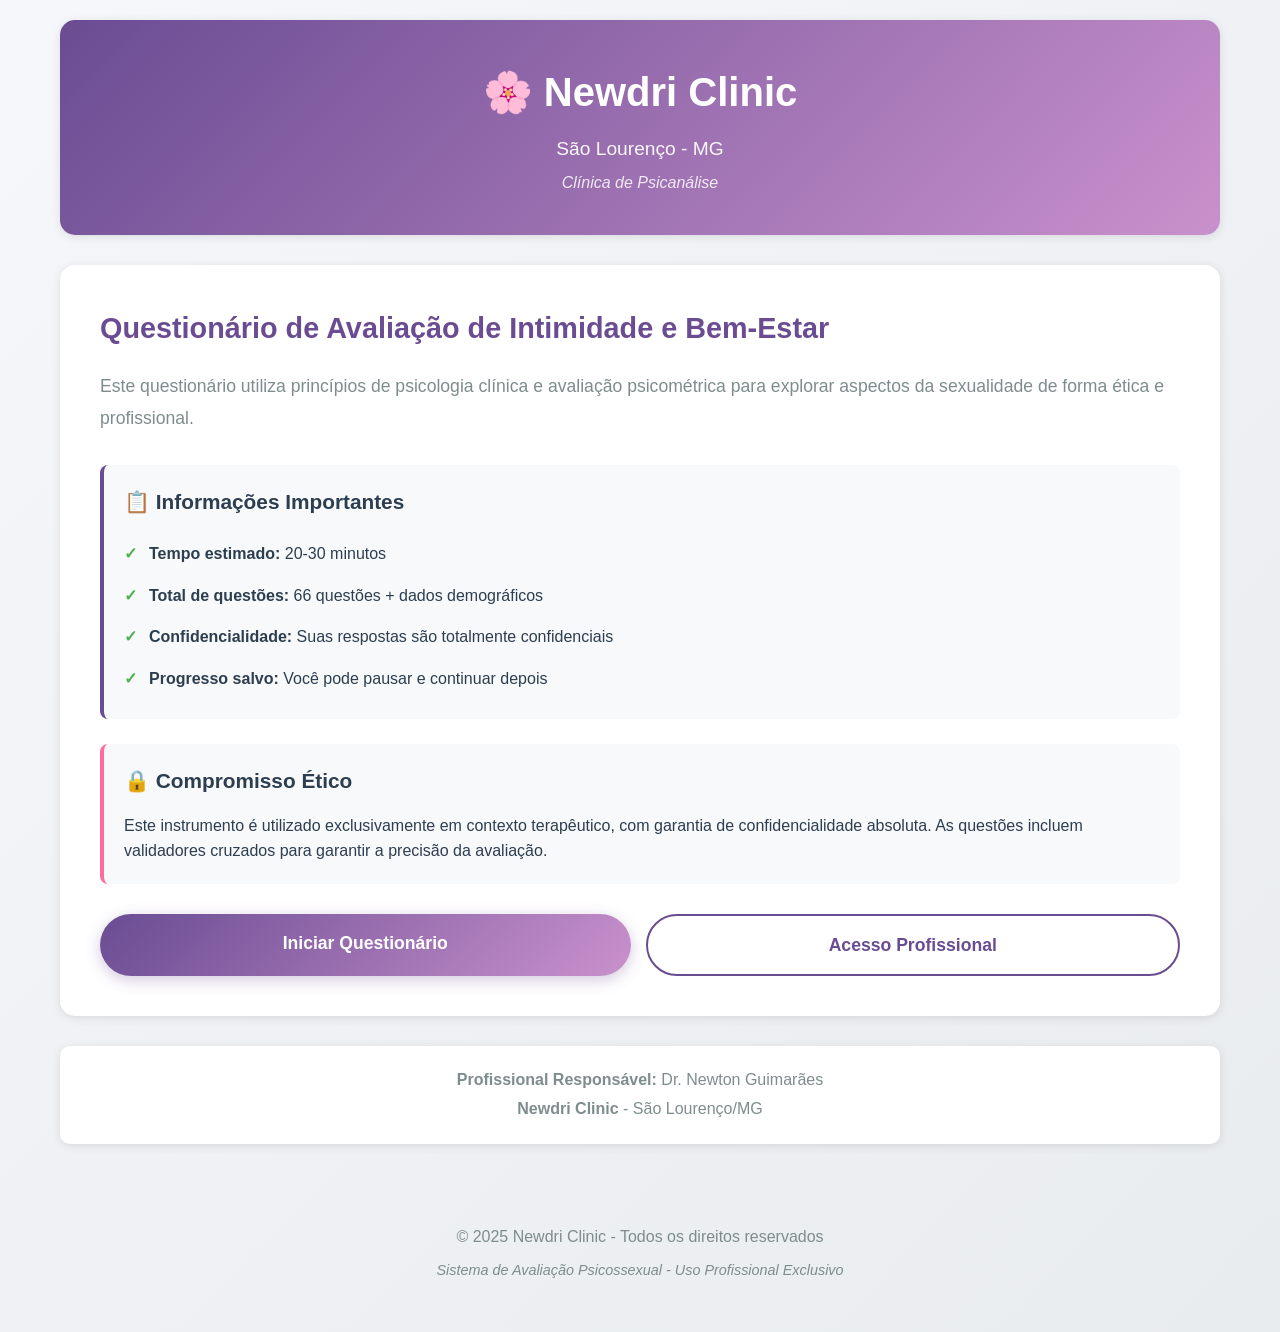
==== index.html @ 87c2bf5f "Initial commit: Sistema de Avaliação Psicossexual - Newdri Clinic" ====
<!DOCTYPE html>
<html lang="pt-BR">
<head>
    <meta charset="UTF-8">
    <meta name="viewport" content="width=device-width, initial-scale=1.0">
    <title>Newdri Clinic - Avaliação de Intimidade e Bem-Estar</title>
    <link rel="stylesheet" href="css/styles.css">
</head>
<body>
    <div class="container">
        <header class="clinic-header">
            <h1>🌸 Newdri Clinic</h1>
            <p class="subtitle">São Lourenço - MG</p>
            <p class="tagline">Clínica de Psicanálise</p>
        </header>

        <main class="welcome-section">
            <div class="card">
                <h2>Questionário de Avaliação de Intimidade e Bem-Estar</h2>
                <p class="intro-text">
                    Este questionário utiliza princípios de psicologia clínica e avaliação psicométrica 
                    para explorar aspectos da sexualidade de forma ética e profissional.
                </p>

                <div class="info-box">
                    <h3>📋 Informações Importantes</h3>
                    <ul>
                        <li><strong>Tempo estimado:</strong> 20-30 minutos</li>
                        <li><strong>Total de questões:</strong> 66 questões + dados demográficos</li>
                        <li><strong>Confidencialidade:</strong> Suas respostas são totalmente confidenciais</li>
                        <li><strong>Progresso salvo:</strong> Você pode pausar e continuar depois</li>
                    </ul>
                </div>

                <div class="ethics-box">
                    <h3>🔒 Compromisso Ético</h3>
                    <p>
                        Este instrumento é utilizado exclusivamente em contexto terapêutico, 
                        com garantia de confidencialidade absoluta. As questões incluem 
                        validadores cruzados para garantir a precisão da avaliação.
                    </p>
                </div>

                <div class="button-group">
                    <a href="questionario.html" class="btn btn-primary">
                        Iniciar Questionário
                    </a>
                    <a href="admin.html" class="btn btn-secondary">
                        Acesso Profissional
                    </a>
                </div>
            </div>

            <div class="professional-info">
                <p>
                    <strong>Profissional Responsável:</strong> Dr. Newton Guimarães<br>
                    <strong>Newdri Clinic</strong> - São Lourenço/MG
                </p>
            </div>
        </main>

        <footer>
            <p>&copy; 2025 Newdri Clinic - Todos os direitos reservados</p>
            <p class="footer-note">Sistema de Avaliação Psicossexual - Uso Profissional Exclusivo</p>
        </footer>
    </div>
</body>
</html>
---- css/styles.css ----
/* ==========================================
   NEWDRI CLINIC - SISTEMA DE AVALIAÇÃO
   Estilos Profissionais e Responsivos
   ========================================== */

/* Reset e Base */
* {
    margin: 0;
    padding: 0;
    box-sizing: border-box;
}

:root {
    --primary-color: #6a4c93;
    --secondary-color: #c991cc;
    --accent-color: #ff6b9d;
    --success-color: #4caf50;
    --warning-color: #ff9800;
    --danger-color: #f44336;
    --text-dark: #2c3e50;
    --text-light: #7f8c8d;
    --bg-light: #f8f9fa;
    --bg-white: #ffffff;
    --border-color: #e0e0e0;
    --shadow: 0 2px 10px rgba(0, 0, 0, 0.1);
    --shadow-hover: 0 4px 20px rgba(106, 76, 147, 0.2);
}

body {
    font-family: 'Segoe UI', Tahoma, Geneva, Verdana, sans-serif;
    line-height: 1.6;
    color: var(--text-dark);
    background: linear-gradient(135deg, #f5f7fa 0%, #e9ecef 100%);
    min-height: 100vh;
}

.container {
    max-width: 1200px;
    margin: 0 auto;
    padding: 20px;
}

/* Header da Clínica */
.clinic-header {
    text-align: center;
    padding: 40px 20px;
    background: linear-gradient(135deg, var(--primary-color) 0%, var(--secondary-color) 100%);
    color: white;
    border-radius: 15px;
    margin-bottom: 30px;
    box-shadow: var(--shadow);
}

.clinic-header h1 {
    font-size: 2.5rem;
    margin-bottom: 10px;
    font-weight: 700;
}

.clinic-header .subtitle {
    font-size: 1.2rem;
    opacity: 0.95;
    margin-bottom: 5px;
}

.clinic-header .tagline {
    font-size: 1rem;
    opacity: 0.85;
    font-style: italic;
}

/* Cards */
.card {
    background: var(--bg-white);
    border-radius: 15px;
    padding: 40px;
    box-shadow: var(--shadow);
    margin-bottom: 30px;
    transition: transform 0.3s ease, box-shadow 0.3s ease;
}

.card:hover {
    transform: translateY(-5px);
    box-shadow: var(--shadow-hover);
}

.card h2 {
    color: var(--primary-color);
    margin-bottom: 20px;
    font-size: 1.8rem;
}

.card h3 {
    color: var(--text-dark);
    margin-bottom: 15px;
    font-size: 1.3rem;
}

.intro-text {
    font-size: 1.1rem;
    color: var(--text-light);
    margin-bottom: 30px;
    line-height: 1.8;
}

/* Info Boxes */
.info-box, .ethics-box {
    background: var(--bg-light);
    border-left: 4px solid var(--primary-color);
    padding: 20px;
    margin: 25px 0;
    border-radius: 8px;
}

.ethics-box {
    border-left-color: var(--accent-color);
}

.info-box ul {
    list-style: none;
    margin-top: 15px;
}

.info-box li {
    padding: 8px 0;
    padding-left: 25px;
    position: relative;
}

.info-box li::before {
    content: "✓";
    position: absolute;
    left: 0;
    color: var(--success-color);
    font-weight: bold;
}

/* Buttons */
.button-group {
    display: flex;
    gap: 15px;
    margin-top: 30px;
    flex-wrap: wrap;
}

.btn {
    display: inline-block;
    padding: 15px 40px;
    font-size: 1.1rem;
    font-weight: 600;
    text-decoration: none;
    border-radius: 50px;
    transition: all 0.3s ease;
    text-align: center;
    cursor: pointer;
    border: none;
    flex: 1;
    min-width: 200px;
}

.btn-primary {
    background: linear-gradient(135deg, var(--primary-color) 0%, var(--secondary-color) 100%);
    color: white;
    box-shadow: 0 4px 15px rgba(106, 76, 147, 0.3);
}

.btn-primary:hover {
    transform: translateY(-3px);
    box-shadow: 0 6px 25px rgba(106, 76, 147, 0.4);
}

.btn-secondary {
    background: white;
    color: var(--primary-color);
    border: 2px solid var(--primary-color);
}

.btn-secondary:hover {
    background: var(--primary-color);
    color: white;
    transform: translateY(-3px);
}

.btn-success {
    background: var(--success-color);
    color: white;
}

.btn-success:hover {
    background: #45a049;
}

/* Professional Info */
.professional-info {
    text-align: center;
    padding: 20px;
    background: var(--bg-white);
    border-radius: 10px;
    box-shadow: var(--shadow);
}

.professional-info p {
    color: var(--text-light);
    line-height: 1.8;
}

/* Footer */
footer {
    text-align: center;
    padding: 30px 20px;
    color: var(--text-light);
    margin-top: 50px;
}

.footer-note {
    font-size: 0.9rem;
    margin-top: 10px;
    font-style: italic;
}

/* Form Styles */
.form-section {
    background: var(--bg-white);
    padding: 30px;
    border-radius: 10px;
    margin-bottom: 25px;
    box-shadow: var(--shadow);
}

.form-section h2 {
    color: var(--primary-color);
    margin-bottom: 20px;
    padding-bottom: 10px;
    border-bottom: 2px solid var(--border-color);
}

.form-group {
    margin-bottom: 25px;
}

.form-group label {
    display: block;
    margin-bottom: 8px;
    font-weight: 600;
    color: var(--text-dark);
}

.form-group input[type="text"],
.form-group input[type="number"],
.form-group select {
    width: 100%;
    padding: 12px;
    border: 2px solid var(--border-color);
    border-radius: 8px;
    font-size: 1rem;
    transition: border-color 0.3s ease;
}

.form-group input:focus,
.form-group select:focus {
    outline: none;
    border-color: var(--primary-color);
}

/* Question Styles */
.question {
    background: var(--bg-light);
    padding: 25px;
    border-radius: 10px;
    margin-bottom: 20px;
    border-left: 4px solid var(--primary-color);
}

.question.validator {
    border-left-color: var(--accent-color);
}

.question-text {
    font-size: 1.1rem;
    font-weight: 600;
    color: var(--text-dark);
    margin-bottom: 15px;
}

.question-number {
    color: var(--primary-color);
    font-weight: 700;
}

.options {
    display: flex;
    flex-direction: column;
    gap: 12px;
}

.option {
    display: flex;
    align-items: center;
    padding: 12px;
    background: white;
    border: 2px solid var(--border-color);
    border-radius: 8px;
    cursor: pointer;
    transition: all 0.3s ease;
}

.option:hover {
    border-color: var(--primary-color);
    background: #f8f4fc;
}

.option input[type="radio"] {
    margin-right: 12px;
    width: 20px;
    height: 20px;
    cursor: pointer;
}

.option label {
    cursor: pointer;
    flex: 1;
    font-size: 1rem;
}

.option input[type="radio"]:checked + label {
    color: var(--primary-color);
    font-weight: 600;
}

/* Progress Bar */
.progress-container {
    position: sticky;
    top: 20px;
    background: white;
    padding: 20px;
    border-radius: 10px;
    box-shadow: var(--shadow);
    margin-bottom: 30px;
    z-index: 100;
}

.progress-bar {
    width: 100%;
    height: 30px;
    background: var(--bg-light);
    border-radius: 15px;
    overflow: hidden;
    position: relative;
}

.progress-fill {
    height: 100%;
    background: linear-gradient(135deg, var(--primary-color) 0%, var(--secondary-color) 100%);
    border-radius: 15px;
    transition: width 0.3s ease;
    display: flex;
    align-items: center;
    justify-content: center;
    color: white;
    font-weight: 600;
}

.progress-text {
    text-align: center;
    margin-top: 10px;
    color: var(--text-light);
    font-size: 0.9rem;
}

/* Navigation Buttons */
.nav-buttons {
    display: flex;
    justify-content: space-between;
    gap: 15px;
    margin-top: 30px;
    padding: 20px;
    background: white;
    border-radius: 10px;
    box-shadow: var(--shadow);
}

/* Admin Panel */
.admin-panel {
    background: var(--bg-white);
    border-radius: 15px;
    padding: 40px;
    box-shadow: var(--shadow);
}

.stats-grid {
    display: grid;
    grid-template-columns: repeat(auto-fit, minmax(250px, 1fr));
    gap: 20px;
    margin: 30px 0;
}

.stat-card {
    background: linear-gradient(135deg, var(--primary-color) 0%, var(--secondary-color) 100%);
    color: white;
    padding: 30px;
    border-radius: 10px;
    text-align: center;
    box-shadow: var(--shadow);
}

.stat-number {
    font-size: 3rem;
    font-weight: 700;
    margin-bottom: 10px;
}

.stat-label {
    font-size: 1rem;
    opacity: 0.9;
}

.evaluation-list {
    margin-top: 30px;
}

.evaluation-item {
    background: var(--bg-light);
    padding: 20px;
    border-radius: 10px;
    margin-bottom: 15px;
    display: flex;
    justify-content: space-between;
    align-items: center;
    transition: all 0.3s ease;
}

.evaluation-item:hover {
    background: #e8e4f3;
    transform: translateX(5px);
}

.evaluation-info h3 {
    color: var(--primary-color);
    margin-bottom: 5px;
}

.evaluation-meta {
    color: var(--text-light);
    font-size: 0.9rem;
}

/* Alert Messages */
.alert {
    padding: 15px 20px;
    border-radius: 8px;
    margin-bottom: 20px;
    font-weight: 500;
}

.alert-info {
    background: #e3f2fd;
    color: #1976d2;
    border-left: 4px solid #1976d2;
}

.alert-success {
    background: #e8f5e9;
    color: #2e7d32;
    border-left: 4px solid #2e7d32;
}

.alert-warning {
    background: #fff3e0;
    color: #f57c00;
    border-left: 4px solid #f57c00;
}

/* Responsive Design */
@media (max-width: 768px) {
    .clinic-header h1 {
        font-size: 2rem;
    }

    .card {
        padding: 25px;
    }

    .button-group {
        flex-direction: column;
    }

    .btn {
        width: 100%;
    }

    .nav-buttons {
        flex-direction: column;
    }

    .stats-grid {
        grid-template-columns: 1fr;
    }

    .evaluation-item {
        flex-direction: column;
        align-items: flex-start;
        gap: 15px;
    }
}

@media print {
    .nav-buttons,
    .progress-container,
    .btn {
        display: none;
    }

    .card {
        box-shadow: none;
        border: 1px solid var(--border-color);
    }
}

/* Loading Spinner */
.loading {
    display: inline-block;
    width: 20px;
    height: 20px;
    border: 3px solid rgba(255, 255, 255, 0.3);
    border-radius: 50%;
    border-top-color: white;
    animation: spin 1s ease-in-out infinite;
}

@keyframes spin {
    to { transform: rotate(360deg); }
}

/* Tooltips */
.tooltip {
    position: relative;
    display: inline-block;
    cursor: help;
}

.tooltip .tooltiptext {
    visibility: hidden;
    width: 200px;
    background-color: var(--text-dark);
    color: white;
    text-align: center;
    border-radius: 6px;
    padding: 10px;
    position: absolute;
    z-index: 1;
    bottom: 125%;
    left: 50%;
    margin-left: -100px;
    opacity: 0;
    transition: opacity 0.3s;
    font-size: 0.9rem;
}

.tooltip:hover .tooltiptext {
    visibility: visible;
    opacity: 1;
}

/* Custom Radio Buttons */
input[type="radio"] {
    accent-color: var(--primary-color);
}

/* Animations */
@keyframes fadeIn {
    from {
        opacity: 0;
        transform: translateY(20px);
    }
    to {
        opacity: 1;
        transform: translateY(0);
    }
}

.fade-in {
    animation: fadeIn 0.5s ease-out;
}

/* Section Headers */
.section-header {
    background: linear-gradient(135deg, var(--primary-color) 0%, var(--secondary-color) 100%);
    color: white;
    padding: 20px 30px;
    border-radius: 10px;
    margin-bottom: 25px;
    box-shadow: var(--shadow);
}

.section-header h2 {
    color: white;
    margin: 0;
    font-size: 1.5rem;
}

.section-description {
    margin-top: 10px;
    opacity: 0.95;
    font-size: 0.95rem;
}
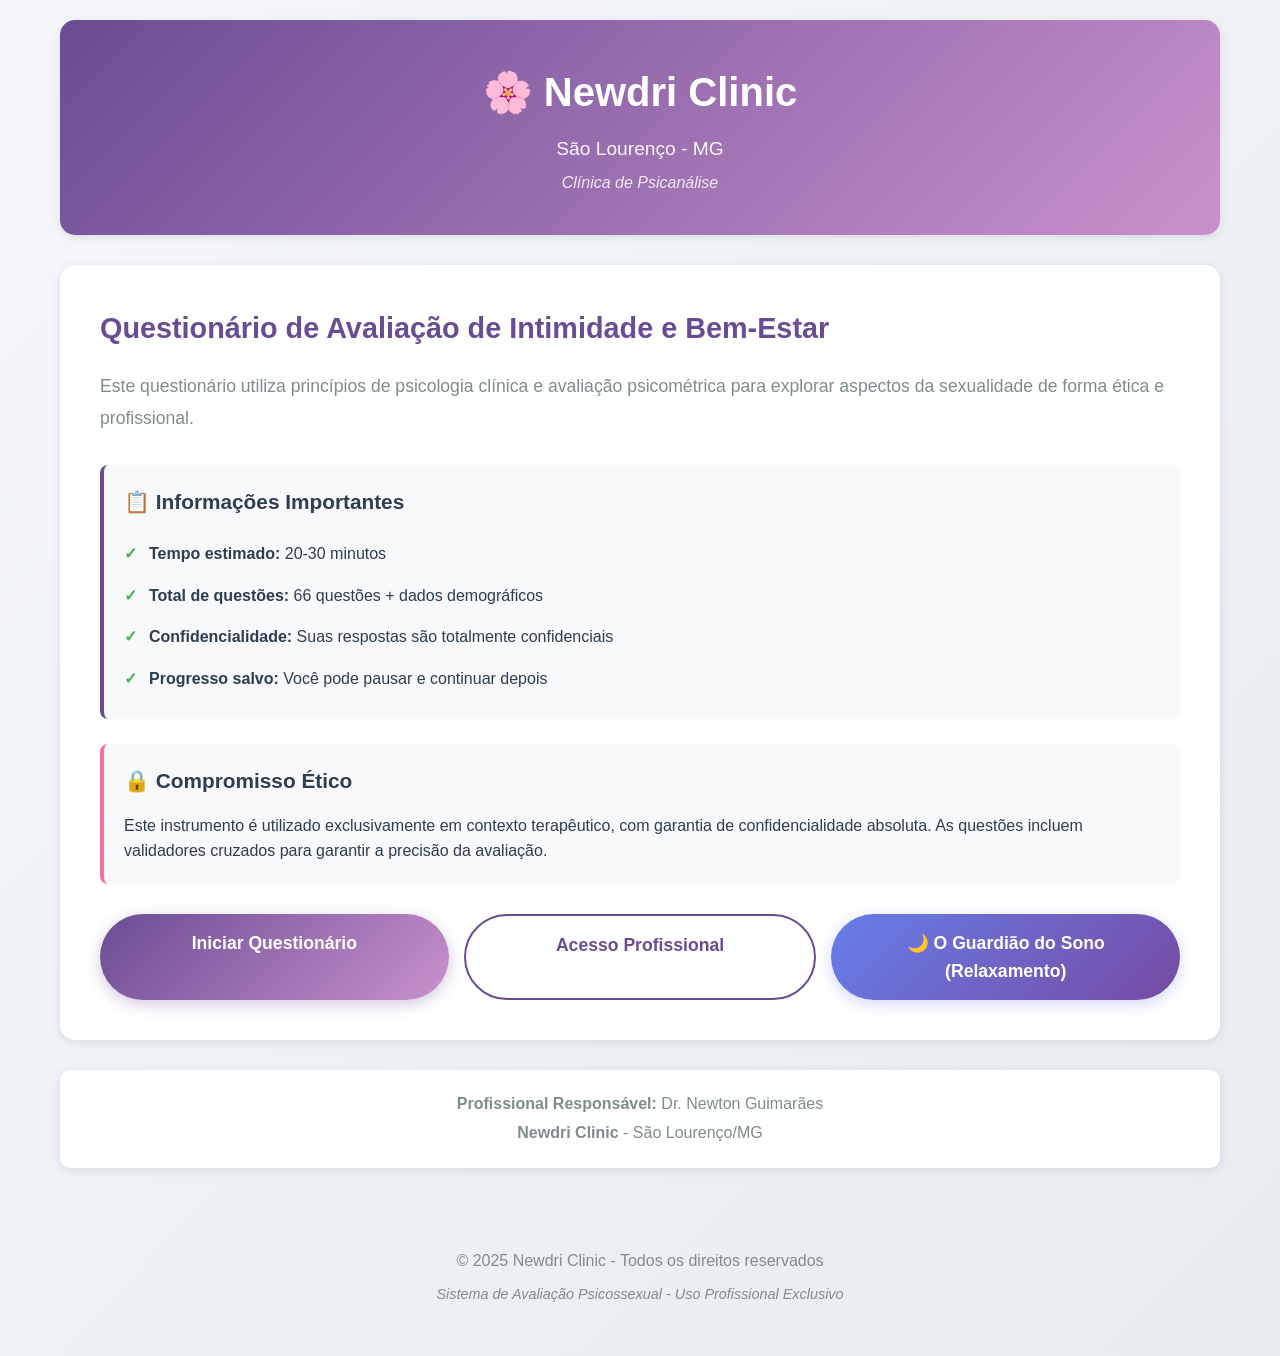
==== commit afa50830: "feat: adiciona link para O Guardião do Sono na página principal - Adiciona botão terciário na página" ====
--- a/index.html
+++ b/index.html
@@ -48,6 +48,9 @@
                     <a href="admin.html" class="btn btn-secondary">
                         Acesso Profissional
                     </a>
+                    <a href="guardiao-do-sono/" class="btn btn-tertiary">
+                        🌙 O Guardião do Sono (Relaxamento)
+                    </a>
                 </div>
             </div>
 
--- a/css/styles.css
+++ b/css/styles.css
@@ -190,6 +190,17 @@
     background: #45a049;
 }
 
+.btn-tertiary {
+    background: linear-gradient(135deg, #667eea 0%, #764ba2 100%);
+    color: white;
+    box-shadow: 0 4px 15px rgba(102, 126, 234, 0.3);
+}
+
+.btn-tertiary:hover {
+    transform: translateY(-3px);
+    box-shadow: 0 6px 25px rgba(102, 126, 234, 0.5);
+}
+
 /* Professional Info */
 .professional-info {
     text-align: center;
